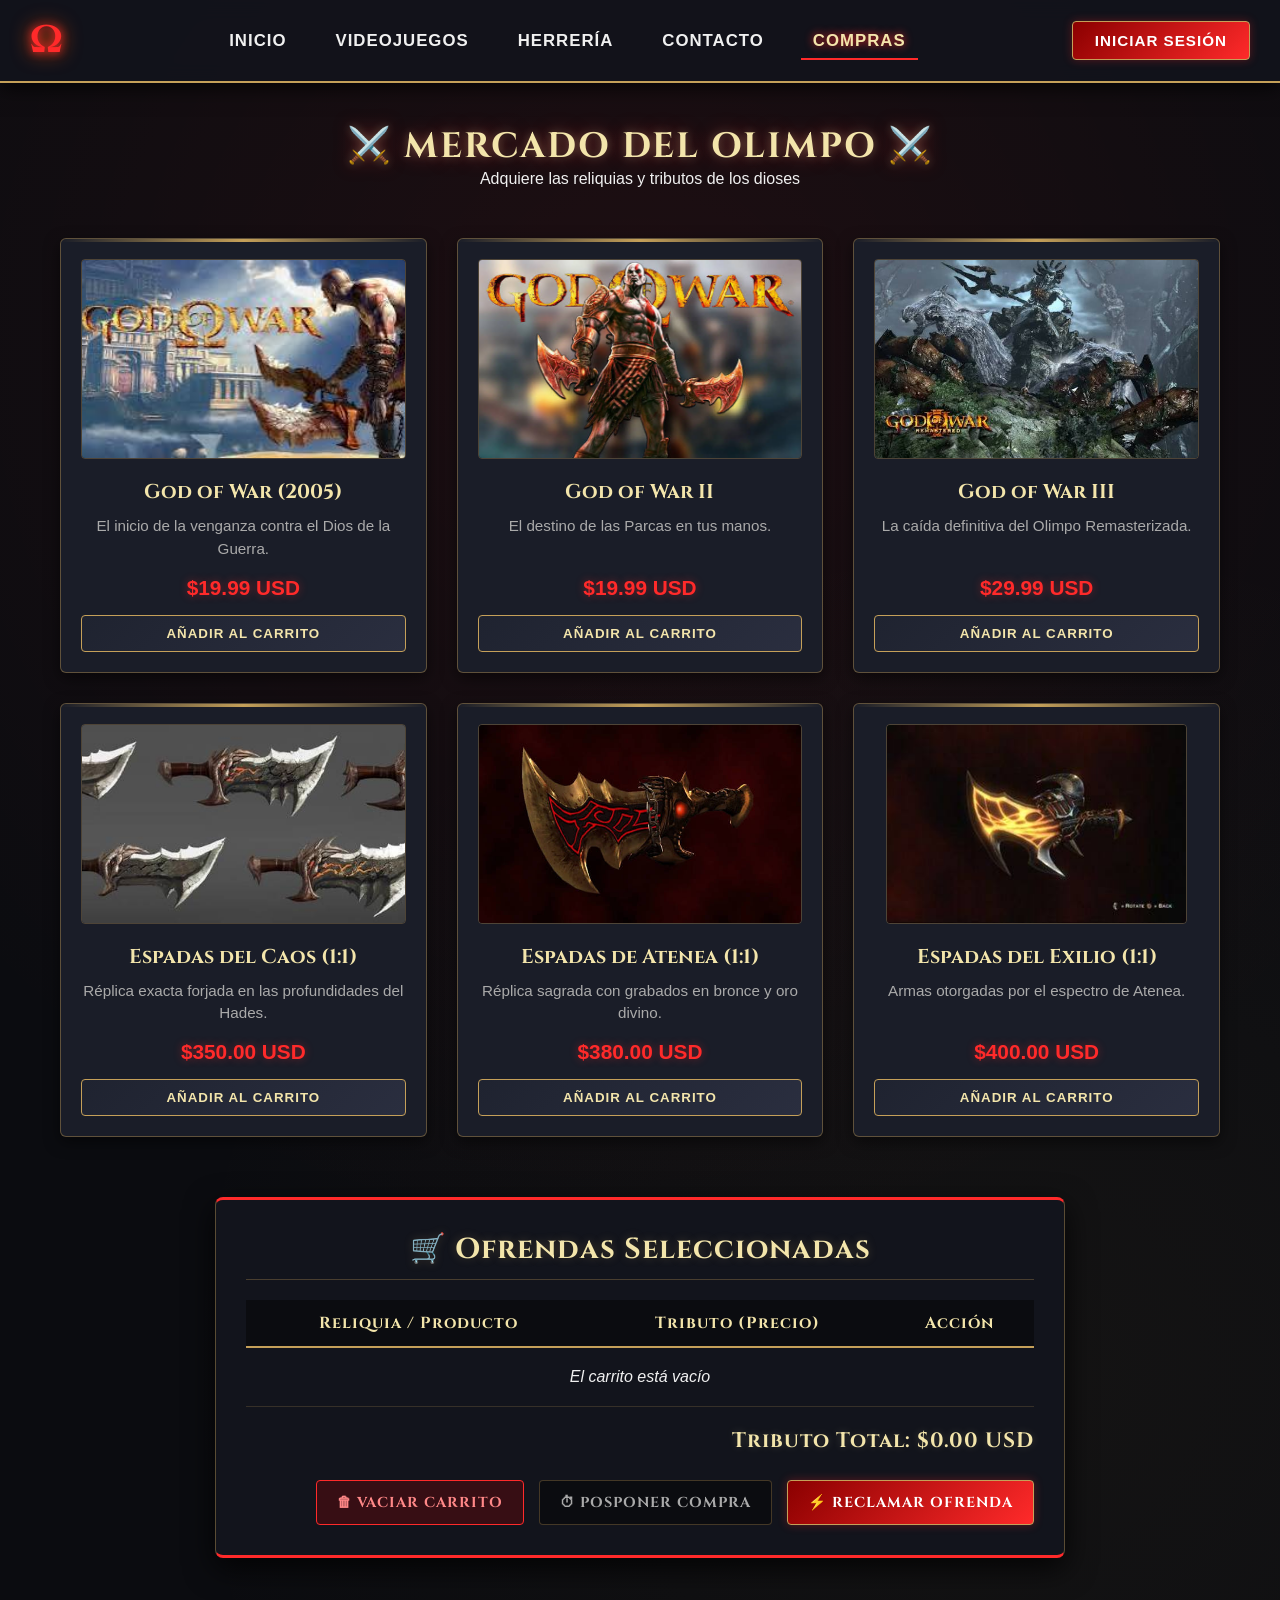
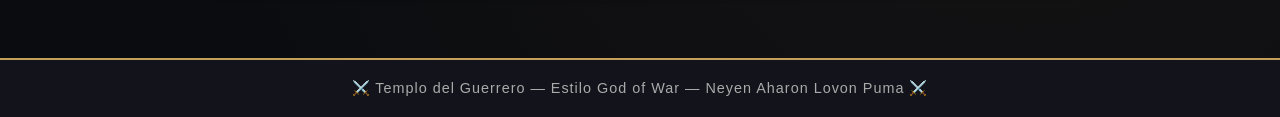
==== checkout.html @ 9c28fee6 "Primir commit" ====
<!DOCTYPE html>
<html lang="es">
<head>
    <meta charset="UTF-8">
    <meta name="viewport" content="width=device-width, initial-scale=1.0">
    <title>God of War - Finalizar Ofrenda</title>
    <link rel="stylesheet" href="estilos.css">
    <link href="https://fonts.googleapis.com/css2?family=Cinzel:wght@600;800;900&family=Montserrat:wght@400;600&display=swap" rel="stylesheet">
</head>
<body class="estilo-griego">

    <nav class="barra-navegacion">
        <div class="logo-omega">Ω</div>
        <ul class="enlaces-nav">
            <li><a href="index.html">Inicio</a></li>
            <li><a href="videojuegos.html">Videojuegos</a></li>
            <li><a href="herreria.html">Herrería</a></li>
            <li><a href="contacto.html">Contacto</a></li>
            <li><a href="compras.html">Compras</a></li>
        </ul>
        <a href="login.html" class="btn-inicio-sesion">Iniciar Sesión</a>
    </nav>

    <header class="cabecera-griega">
        <h1>⚔️ TRIBUTO Y RITO DE PAGO ⚔️</h1>
        <p class="subtitulo-griego">Ingresa tus datos para sellar el pacto con los dioses</p>
    </header>

    <main class="contenedor-principal">
        <section class="contenedor-checkout panel-griego">
            <h2 class="titulo-seccion-griega">📜 Resumen del Pacto</h2>
            
            <div class="resumen-pedido-griego">
                <ul id="items-checkout" class="lista-items-griega"></ul>
                <div class="separador-dorado"></div>
                <div class="total-checkout-contenedor">
                    Total del Tributo: $<span id="total-checkout">0.00</span> USD
                </div>
            </div>

            <form onsubmit="completarOrden(event)" class="formulario-griego">
                <h3 class="subtitulo-formulario">🏛️ Información del Espartano</h3>
                
                <div class="grupo-form">
                    <label for="nombre-pago">Nombre Completo:</label>
                    <input type="text" id="nombre-pago" required placeholder="Ej: Kratos de Esparta">
                </div>

                <div class="grupo-form">
                    <label for="direccion">Dirección del Enclave / Envío:</label>
                    <input type="text" id="direccion" required placeholder="Reino, Ciudad, Calle">
                </div>

                <div class="grupo-form">
                    <label for="metodo">Método de Ofrenda:</label>
                    <select id="metodo" required>
                        <option value="tarjeta">Tarjeta de Crédito / Débito</option>
                        <option value="paypal">PayPal</option>
                        <option value="transferencia">Transferencia Bancaria Divina</option>
                    </select>
                </div>

                <div class="grupo-form">
                    <label for="numero-tarjeta">Número de Tarjeta / Cripta:</label>
                    <input type="text" id="numero-tarjeta" required placeholder="•••• •••• •••• ••••">
                </div>

                <div class="acciones-checkout">
                    <button type="button" onclick="cancelarPago()" class="btn-cancelar-compra">
                        ✖ Cancelar Pacto
                    </button>
                    <button type="submit" class="btn-proceder-pago btn-confirmar-pago">
                        ⚡ Confirmar y Pagar
                    </button>
                </div>
            </form>
        </section>
    </main>

    <footer class="footer-griego">
        <p>⚔️ Templo del Guerrero — Estilo God of War — Neyen Aharon Lovon Puma ⚔️</p>
    </footer>

    <script>
        const carrito = JSON.parse(localStorage.getItem('carritoGOW')) || [];
        const lista = document.getElementById('items-checkout');
        let total = 0;

        if (carrito.length === 0) {
            alert('No hay reliquias en el carrito.');
            window.location.href = 'compras.html';
        }

        carrito.forEach(prod => {
            total += prod.precio;
            const li = document.createElement('li');
            li.className = 'item-resumen';
            li.innerHTML = `<span>${prod.nombre}</span><span class="texto-oro">$${prod.precio.toFixed(2)}</span>`;
            lista.appendChild(li);
        });

        document.getElementById('total-checkout').innerText = total.toFixed(2);

        function cancelarPago() {
            if (confirm('¿Deseas cancelar el proceso de pago y regresar al catálogo de compras?')) {
                window.location.href = 'compras.html';
            }
        }

        function completarOrden(e) {
            e.preventDefault();
            alert('¡El tributo ha sido aceptado por los dioses! Tu pedido ha sido procesado con éxito.');
            localStorage.removeItem('carritoGOW');
            window.location.href = 'index.html';
        }
    </script>
</body>
</html>
---- estilos.css ----
/* =========================================================
   VARIABLES GLOBALES & TEMA GRIEGO NEÓN
   ========================================================= */
:root {
    --bg-principal: #0b0c10;
    --bg-secundario: #12141c;
    --bg-tarjeta: #1a1d28;
    --bronce-griego: #c5a059;
    --oro-brillante: #f3e5ab;
    --rojo-espartano: #ff2a2a;
    --neon-fuego: #ff5500;
    --texto-claro: #f0f0f0;
    --texto-apagado: #aaa;
    --borde-griego: 1px solid rgba(197, 160, 89, 0.4);
    --sombra-neon: 0 0 15px rgba(255, 42, 42, 0.4), 0 0 30px rgba(255, 85, 0, 0.2);
    --fuente-titulo: 'Cinzel', 'Times New Roman', serif;
}

* {
    margin: 0;
    padding: 0;
    box-sizing: border-box;
}

body {
    background-color: var(--bg-principal);
    background-image: 
        radial-gradient(circle at 50% 20%, rgba(255, 42, 42, 0.08) 0%, transparent 60%),
        radial-gradient(circle at 80% 80%, rgba(197, 160, 89, 0.05) 0%, transparent 50%);
    color: var(--texto-claro);
    font-family: 'Segoe UI', Tahoma, Geneva, Verdana, sans-serif;
    min-height: 100vh;
    display: flex;
    flex-direction: column;
    align-items: center;
}

/* =========================================================
   BARRA DE NAVEGACIÓN (Templo Espartano)
   ========================================================= */
.barra-navegacion {
    width: 100%;
    max-width: 1300px;
    display: flex;
    justify-content: space-between;
    align-items: center;
    padding: 15px 30px;
    background: rgba(18, 20, 28, 0.95);
    border-bottom: 2px solid var(--bronce-griego);
    box-shadow: 0 4px 20px rgba(0, 0, 0, 0.8);
    position: sticky;
    top: 0;
    z-index: 1000;
    backdrop-filter: blur(10px);
}

.logo-omega {
    font-size: 2.4rem;
    font-weight: bold;
    color: var(--rojo-espartano);
    text-shadow: 0 0 10px var(--rojo-espartano), 0 0 20px var(--neon-fuego);
    font-family: var(--fuente-titulo);
    cursor: pointer;
    transition: transform 0.3s ease;
}

.logo-omega:hover {
    transform: scale(1.15) rotate(5deg);
}

.enlaces-nav {
    display: flex;
    list-style: none;
    gap: 25px;
    align-items: center;
}

.enlaces-nav a {
    color: var(--texto-claro);
    text-decoration: none;
    font-size: 1.05rem;
    font-weight: 600;
    letter-spacing: 1px;
    text-transform: uppercase;
    padding: 8px 12px;
    transition: all 0.3s ease;
    border-bottom: 2px solid transparent;
}

.enlaces-nav a:hover,
.enlaces-nav a.activo {
    color: var(--oro-brillante);
    border-bottom: 2px solid var(--rojo-espartano);
    text-shadow: 0 0 8px var(--rojo-espartano);
}

/* Botón de Inicio de Sesión */
.btn-inicio-sesion {
    background: linear-gradient(135deg, #8b0000, var(--rojo-espartano));
    color: #fff;
    border: 1px solid var(--bronce-griego);
    padding: 10px 22px;
    font-size: 0.95rem;
    font-weight: bold;
    text-transform: uppercase;
    letter-spacing: 1px;
    cursor: pointer;
    border-radius: 4px;
    box-shadow: 0 0 10px rgba(255, 42, 42, 0.3);
    transition: all 0.3s ease;
    text-decoration: none;
    display: inline-block;
    text-align: center;
}

.btn-inicio-sesion:hover {
    background: linear-gradient(135deg, var(--rojo-espartano), var(--neon-fuego));
    box-shadow: var(--sombra-neon);
    transform: translateY(-2px);
}

/* =========================================================
   ENCABEZADOS
   ========================================================= */
header {
    width: 100%;
    text-align: center;
    padding: 40px 20px 20px 20px;
}

header h1 {
    font-family: var(--fuente-titulo);
    font-size: 2.2rem;
    color: var(--oro-brillante);
    text-transform: uppercase;
    letter-spacing: 2px;
    text-shadow: 0 0 10px rgba(243, 229, 171, 0.3), 0 0 20px rgba(255, 42, 42, 0.4);
}

/* =========================================================
   CONTENEDOR PRINCIPAL
   ========================================================= */
main {
    width: 100%;
    max-width: 1200px;
    display: flex;
    flex-direction: column;
    align-items: center;
    justify-content: center;
    padding: 20px;
    flex: 1;
}

/* =========================================================
   SECCIÓN RETO 1 (INDEX)
   ========================================================= */
.reto1 {
    width: 100%;
    display: flex;
    justify-content: center;
    margin-bottom: 40px;
}

.caja {
    background: var(--bg-secundario);
    border: var(--borde-griego);
    border-top: 3px solid var(--rojo-espartano);
    border-bottom: 3px solid var(--rojo-espartano);
    padding: 35px;
    border-radius: 8px;
    text-align: center;
    max-width: 650px;
    box-shadow: 0 10px 30px rgba(0,0,0,0.7);
    transition: transform 0.3s ease, box-shadow 0.3s ease;
}

.caja:hover {
    transform: translateY(-5px);
    box-shadow: var(--sombra-neon);
}

.img-centrada {
    width: 160px;
    height: 160px;
    object-fit: contain;
    margin: 0 auto 20px auto;
    display: block;
    filter: drop-shadow(0 0 12px var(--rojo-espartano));
}

.caja h2 {
    color: var(--oro-brillante);
    font-family: var(--fuente-titulo);
    margin-bottom: 12px;
    font-size: 1.6rem;
    letter-spacing: 1px;
}

.caja p {
    color: var(--texto-apagado);
    line-height: 1.6;
    font-size: 1.05rem;
}

/* =========================================================
   CONTENEDORES & TARJETAS (GRIDS CENTRADAS)
   ========================================================= */
.contenedor, .catalogo-grid {
    width: 100%;
    display: grid;
    grid-template-columns: repeat(auto-fit, minmax(290px, 1fr));
    gap: 30px;
    justify-content: center;
    align-items: stretch;
    padding: 10px 0 40px 0;
}

.tarjeta, .card {
    background: var(--bg-tarjeta);
    border: var(--borde-griego);
    border-radius: 6px;
    padding: 20px;
    display: flex;
    flex-direction: column;
    align-items: center;
    text-align: center;
    justify-content: space-between;
    box-shadow: 0 5px 15px rgba(0,0,0,0.5);
    transition: all 0.3s ease;
    position: relative;
    overflow: hidden;
}

.tarjeta::before, .card::before {
    content: '';
    position: absolute;
    top: 0;
    left: 0;
    width: 100%;
    height: 3px;
    background: linear-gradient(90deg, transparent, var(--bronce-griego), transparent);
}

.tarjeta:hover, .card:hover {
    transform: translateY(-8px);
    border-color: var(--bronce-griego);
    box-shadow: 0 8px 25px rgba(255, 42, 42, 0.25);
}

.img-tarjeta, .img-card {
    width: 100%;
    height: 200px;
    object-fit: cover;
    border-radius: 4px;
    border: 1px solid rgba(197, 160, 89, 0.3);
    margin-bottom: 15px;
}

.tarjeta h2, .card h2 {
    color: var(--oro-brillante);
    font-family: var(--fuente-titulo);
    font-size: 1.25rem;
    margin-bottom: 10px;
}

.tarjeta p, .card p {
    color: var(--texto-apagado);
    font-size: 0.95rem;
    line-height: 1.5;
    margin-bottom: 15px;
    flex-grow: 1;
}

.precio {
    font-size: 1.3rem;
    font-weight: bold;
    color: var(--rojo-espartano);
    text-shadow: 0 0 8px rgba(255, 42, 42, 0.4);
    margin-bottom: 15px;
}

.btn-comprar {
    background: linear-gradient(135deg, #1f2330, #2a2e3f);
    color: var(--oro-brillante);
    border: 1px solid var(--bronce-griego);
    padding: 10px 18px;
    font-weight: bold;
    cursor: pointer;
    border-radius: 4px;
    width: 100%;
    transition: all 0.3s ease;
    text-transform: uppercase;
    letter-spacing: 1px;
}

.btn-comprar:hover {
    background: linear-gradient(135deg, #8b0000, var(--rojo-espartano));
    color: #fff;
    box-shadow: var(--sombra-neon);
}

/* =========================================================
   TÍTULOS DE SECCIÓN DE LA HERRERÍA
   ========================================================= */
.titulo-seccion {
    color: var(--oro-brillante);
    font-family: var(--fuente-titulo);
    text-align: center;
    width: 100%;
    margin: 50px 0 25px 0;
    padding-bottom: 10px;
    border-bottom: 2px solid var(--bronce-griego);
    text-transform: uppercase;
    letter-spacing: 1px;
    text-shadow: 0 0 10px rgba(197, 160, 89, 0.3);
}

/* =========================================================
   FORMULARIO DE CONTACTO & LOGIN CENTRADOS
   ========================================================= */
.form-contacto, .contenedor-login {
    background: var(--bg-secundario);
    border: var(--borde-griego);
    border-radius: 8px;
    padding: 40px;
    width: 100%;
    max-width: 550px;
    box-shadow: 0 10px 30px rgba(0,0,0,0.8);
    margin: 20px auto;
}

.grupo-form {
    display: flex;
    flex-direction: column;
    margin-bottom: 20px;
    text-align: left;
}

.grupo-form label {
    color: var(--oro-brillante);
    margin-bottom: 8px;
    font-weight: 600;
    letter-spacing: 0.5px;
}

.grupo-form input,
.grupo-form select,
.grupo-form textarea {
    background: var(--bg-principal);
    border: 1px solid rgba(197, 160, 89, 0.4);
    color: var(--texto-claro);
    padding: 12px 15px;
    border-radius: 4px;
    font-size: 1rem;
    outline: none;
    transition: all 0.3s ease;
}

.grupo-form input:focus,
.grupo-form select:focus,
.grupo-form textarea:focus {
    border-color: var(--rojo-espartano);
    box-shadow: 0 0 10px rgba(255, 42, 42, 0.4);
}

.grupo-form textarea {
    resize: vertical;
    min-height: 120px;
}

/* =========================================================
   PIE DE PÁGINA (FOOTER)
   ========================================================= */
footer {
    width: 100%;
    background: rgba(18, 20, 28, 0.95);
    border-top: 2px solid var(--bronce-griego);
    text-align: center;
    padding: 20px;
    margin-top: 40px;
}

footer p {
    color: var(--texto-apagado);
    font-size: 0.9rem;
    letter-spacing: 1px;
}
/* =========================================================
   SECCIÓN CARRITO & CHECKOUT (PANEL GRIEGO Y TABLAS)
   ========================================================= */

/* Contenedor principal del carrito y checkout */
.seccion-carrito,
.panel-griego,
.contenedor-checkout {
    background: var(--bg-secundario);
    border: var(--borde-griego);
    border-top: 3px solid var(--rojo-espartano);
    border-bottom: 3px solid var(--rojo-espartano);
    border-radius: 8px;
    padding: 30px;
    width: 100%;
    max-width: 850px;
    margin: 20px auto 40px auto;
    box-shadow: 0 10px 30px rgba(0, 0, 0, 0.8);
}

.titulo-carrito,
.titulo-seccion-griega {
    color: var(--oro-brillante);
    font-family: var(--fuente-titulo);
    text-align: center;
    font-size: 1.8rem;
    margin-bottom: 20px;
    padding-bottom: 10px;
    border-bottom: 1px solid rgba(197, 160, 89, 0.3);
    letter-spacing: 1px;
    text-shadow: 0 0 10px rgba(197, 160, 89, 0.3);
}

.subtitulo-formulario {
    color: var(--rojo-espartano);
    font-family: var(--fuente-titulo);
    font-size: 1.3rem;
    margin: 25px 0 15px 0;
    padding-bottom: 5px;
    border-bottom: 1px dashed rgba(197, 160, 89, 0.3);
}

/* Tabla del Carrito */
.tabla-carrito {
    width: 100%;
    border-collapse: collapse;
    margin-top: 15px;
}

.tabla-carrito th {
    background-color: var(--bg-principal);
    color: var(--oro-brillante);
    font-family: var(--fuente-titulo);
    padding: 12px 15px;
    border-bottom: 2px solid var(--bronce-griego);
    text-align: center;
    letter-spacing: 1px;
}

.tabla-carrito td {
    padding: 12px 15px;
    border-bottom: 1px solid rgba(197, 160, 89, 0.2);
    text-align: center;
    color: var(--texto-claro);
}

.carrito-vacio {
    color: var(--texto-apagado);
    font-style: italic;
    padding: 20px !important;
}

.texto-oro {
    color: var(--oro-brillante);
    font-weight: bold;
}

/* Totales */
.total-contenedor,
.total-checkout-contenedor {
    text-align: right;
    margin-top: 20px;
    font-size: 1.3rem;
    color: var(--oro-brillante);
    font-family: var(--fuente-titulo);
    letter-spacing: 1px;
    text-shadow: 0 0 8px rgba(243, 229, 171, 0.2);
}

/* Resumen del Checkout */
.resumen-pedido-griego {
    background: var(--bg-principal);
    border: var(--borde-griego);
    border-radius: 6px;
    padding: 20px;
    margin-bottom: 25px;
}

.lista-items-griega {
    list-style: none;
    padding: 0;
    margin: 0;
}

.item-resumen {
    display: flex;
    justify-content: space-between;
    padding: 10px 0;
    border-bottom: 1px solid rgba(255, 255, 255, 0.05);
    font-size: 1rem;
}

.separador-dorado {
    height: 1px;
    background: linear-gradient(90deg, transparent, var(--bronce-griego), transparent);
    margin: 15px 0;
}

/* Botones de Acción del Carrito y Checkout */
.acciones-carrito,
.acciones-checkout {
    display: flex;
    justify-content: flex-end;
    gap: 15px;
    margin-top: 25px;
    flex-wrap: wrap;
}

.acciones-checkout button {
    flex: 1;
}

.btn-cancelar-compra,
.btn-posponer-compra,
.btn-proceder-pago,
.btn-eliminar {
    font-family: var(--fuente-titulo);
    padding: 12px 20px;
    font-size: 0.9rem;
    font-weight: bold;
    letter-spacing: 1px;
    cursor: pointer;
    border-radius: 4px;
    transition: all 0.3s ease;
    text-transform: uppercase;
}

/* Botón Eliminar / Descartar (Tabla) */
.btn-eliminar {
    background: transparent;
    color: var(--rojo-espartano);
    border: 1px solid var(--rojo-espartano);
    padding: 6px 12px;
}

.btn-eliminar:hover {
    background: var(--rojo-espartano);
    color: #fff;
    box-shadow: 0 0 10px rgba(255, 42, 42, 0.4);
}

/* Botón Vaciar / Cancelar */
.btn-cancelar-compra {
    background: rgba(139, 0, 0, 0.3);
    color: #ff8888;
    border: 1px solid var(--rojo-espartano);
}

.btn-cancelar-compra:hover {
    background: var(--rojo-espartano);
    color: #fff;
    box-shadow: 0 0 12px rgba(255, 42, 42, 0.5);
}

/* Botón Posponer */
.btn-posponer-compra {
    background: var(--bg-principal);
    color: var(--texto-apagado);
    border: 1px solid rgba(197, 160, 89, 0.3);
}

.btn-posponer-compra:hover {
    color: var(--texto-claro);
    border-color: var(--bronce-griego);
}

/* Botón Proceder / Confirmar Pago */
.btn-proceder-pago,
.btn-confirmar-pago {
    background: linear-gradient(135deg, #8b0000, var(--rojo-espartano));
    color: #fff;
    border: 1px solid var(--bronce-griego);
    box-shadow: 0 0 10px rgba(255, 42, 42, 0.3);
}

.btn-proceder-pago:hover,
.btn-confirmar-pago:hover {
    background: linear-gradient(135deg, var(--rojo-espartano), var(--neon-fuego));
    box-shadow: var(--sombra-neon);
    transform: translateY(-2px);
}
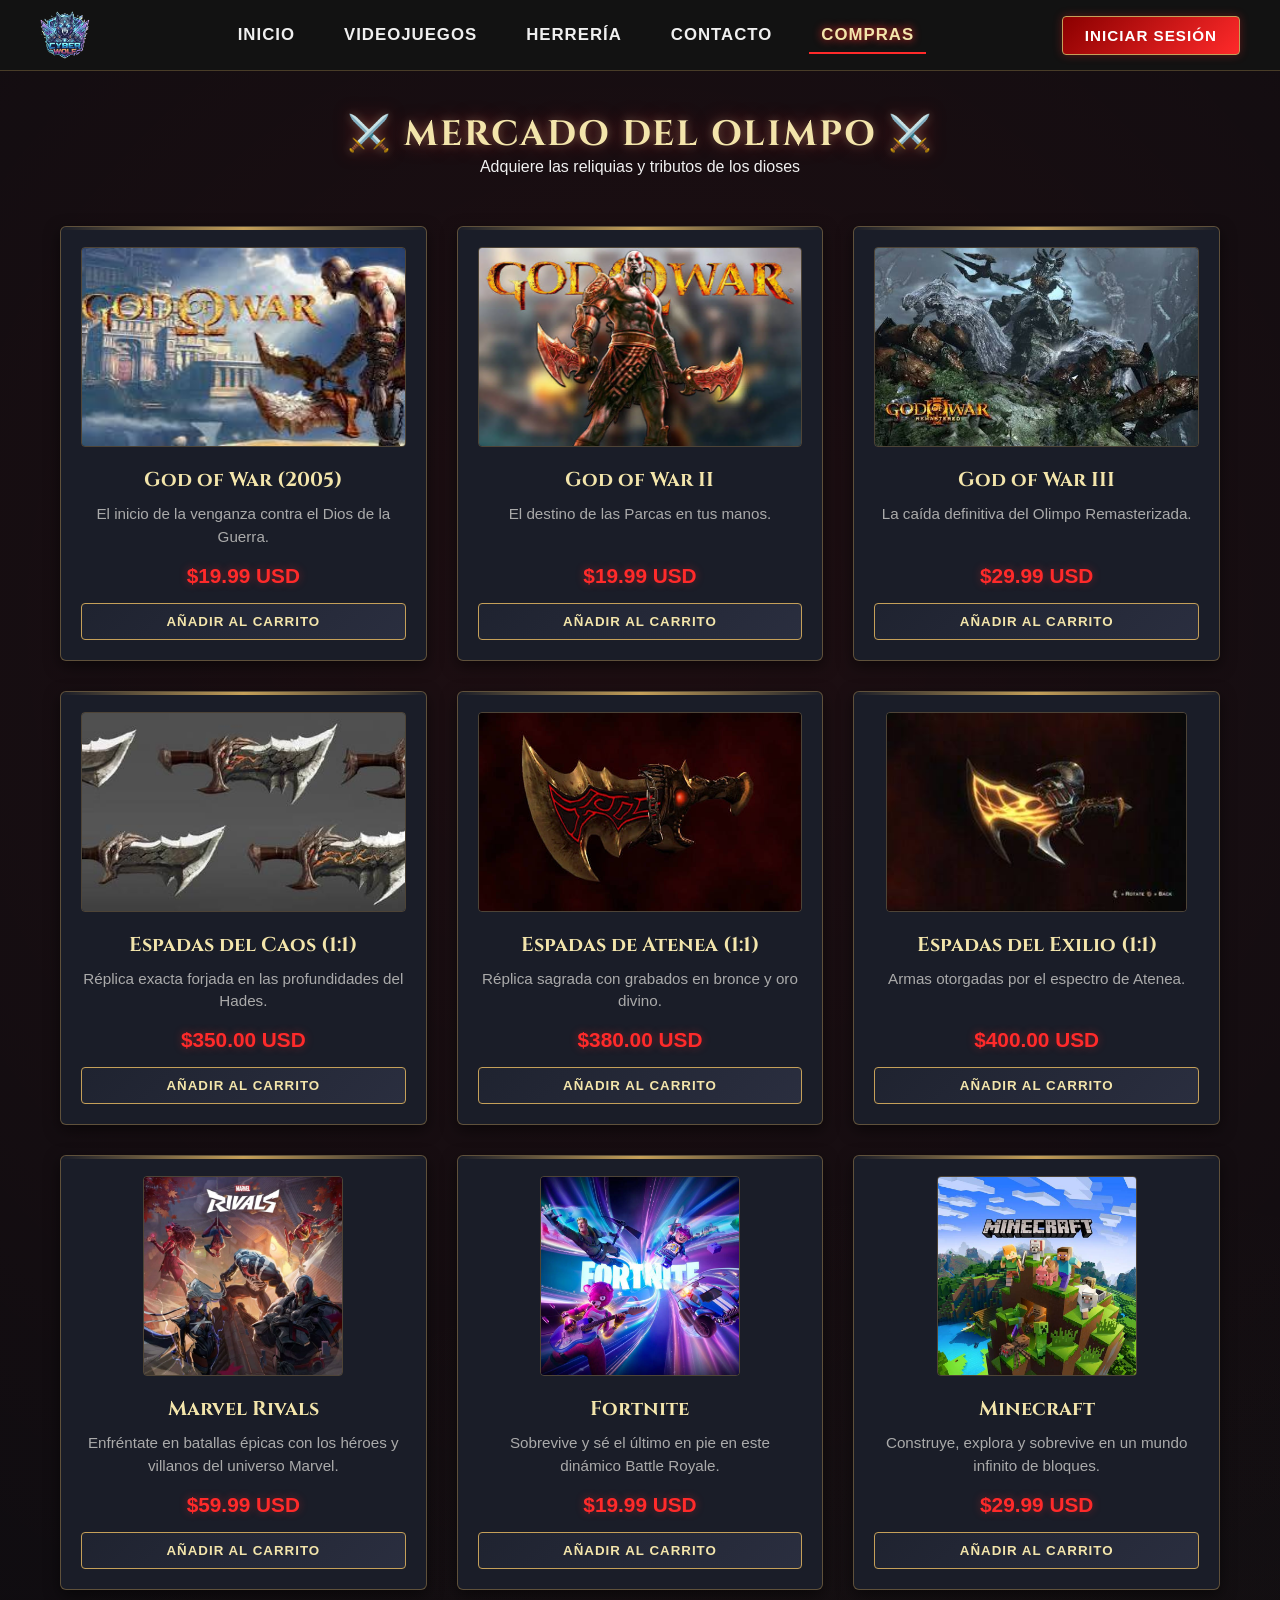
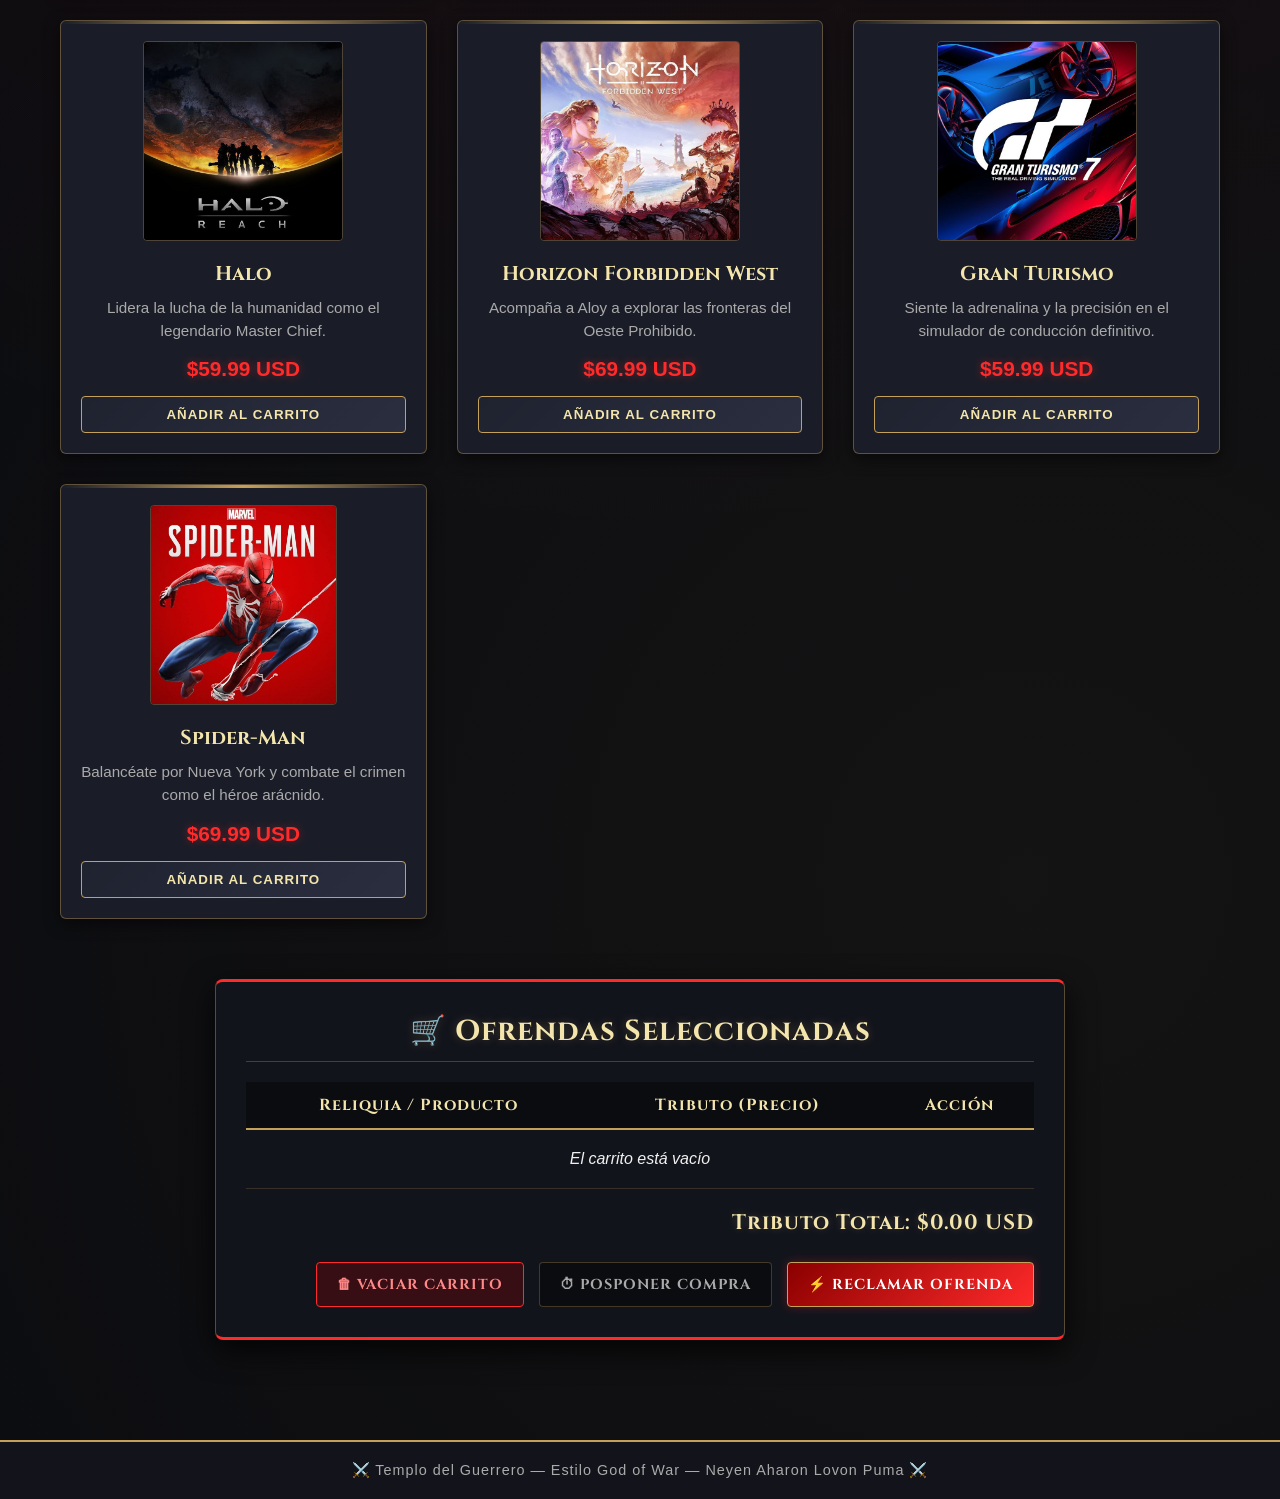
==== commit dad2ddee: "novo" ====
--- a/checkout.html
+++ b/checkout.html
@@ -10,7 +10,9 @@
 <body class="estilo-griego">
 
     <nav class="barra-navegacion">
-        <div class="logo-omega">Ω</div>
+        <a href="index.html" class="logo-contenedor">
+            <img src="ima/logo.png" alt="Cyber Wolf Logo" class="logo-img">
+        </a>
         <ul class="enlaces-nav">
             <li><a href="index.html">Inicio</a></li>
             <li><a href="videojuegos.html">Videojuegos</a></li>
--- a/estilos.css
+++ b/estilos.css
@@ -32,40 +32,41 @@
     min-height: 100vh;
     display: flex;
     flex-direction: column;
-    align-items: center;
+    width: 100%; /* Forzar ancho completo */
 }
 
 /* =========================================================
    BARRA DE NAVEGACIÓN (Templo Espartano)
    ========================================================= */
 .barra-navegacion {
-    width: 100%;
-    max-width: 1300px;
+    width: 100%; /* Abarca toda la pantalla */
     display: flex;
     justify-content: space-between;
     align-items: center;
-    padding: 15px 30px;
-    background: rgba(18, 20, 28, 0.95);
-    border-bottom: 2px solid var(--bronce-griego);
-    box-shadow: 0 4px 20px rgba(0, 0, 0, 0.8);
-    position: sticky;
-    top: 0;
-    z-index: 1000;
-    backdrop-filter: blur(10px);
-}
-
-.logo-omega {
-    font-size: 2.4rem;
-    font-weight: bold;
-    color: var(--rojo-espartano);
-    text-shadow: 0 0 10px var(--rojo-espartano), 0 0 20px var(--neon-fuego);
-    font-family: var(--fuente-titulo);
-    cursor: pointer;
+    padding: 10px 40px;
+    background-color: #121212;
+    border-bottom: 1px solid rgba(197, 160, 89, 0.3);
+}
+
+/* Contenedor del Logo */
+.logo-contenedor {
+    display: flex;
+    align-items: center;
+    text-decoration: none;
+    width: auto;
+}
+
+/* Control de tamaño de la imagen del logo */
+.logo-img {
+    height: 50px;
+    width: 50px; /* Dimensiones 1:1 estrictamente cuadradas */
+    object-fit: contain;
+    mix-blend-mode: screen; /* REMUEVE EL FONDO BLANCO automáticamente */
     transition: transform 0.3s ease;
 }
 
-.logo-omega:hover {
-    transform: scale(1.15) rotate(5deg);
+.logo-img:hover {
+    transform: scale(1.05);
 }
 
 .enlaces-nav {
@@ -143,6 +144,7 @@
 main {
     width: 100%;
     max-width: 1200px;
+    margin: 0 auto; /* Centra el contenido del cuerpo sin encoger la nav */
     display: flex;
     flex-direction: column;
     align-items: center;
@@ -385,11 +387,10 @@
     font-size: 0.9rem;
     letter-spacing: 1px;
 }
+
 /* =========================================================
    SECCIÓN CARRITO & CHECKOUT (PANEL GRIEGO Y TABLAS)
    ========================================================= */
-
-/* Contenedor principal del carrito y checkout */
 .seccion-carrito,
 .panel-griego,
 .contenedor-checkout {
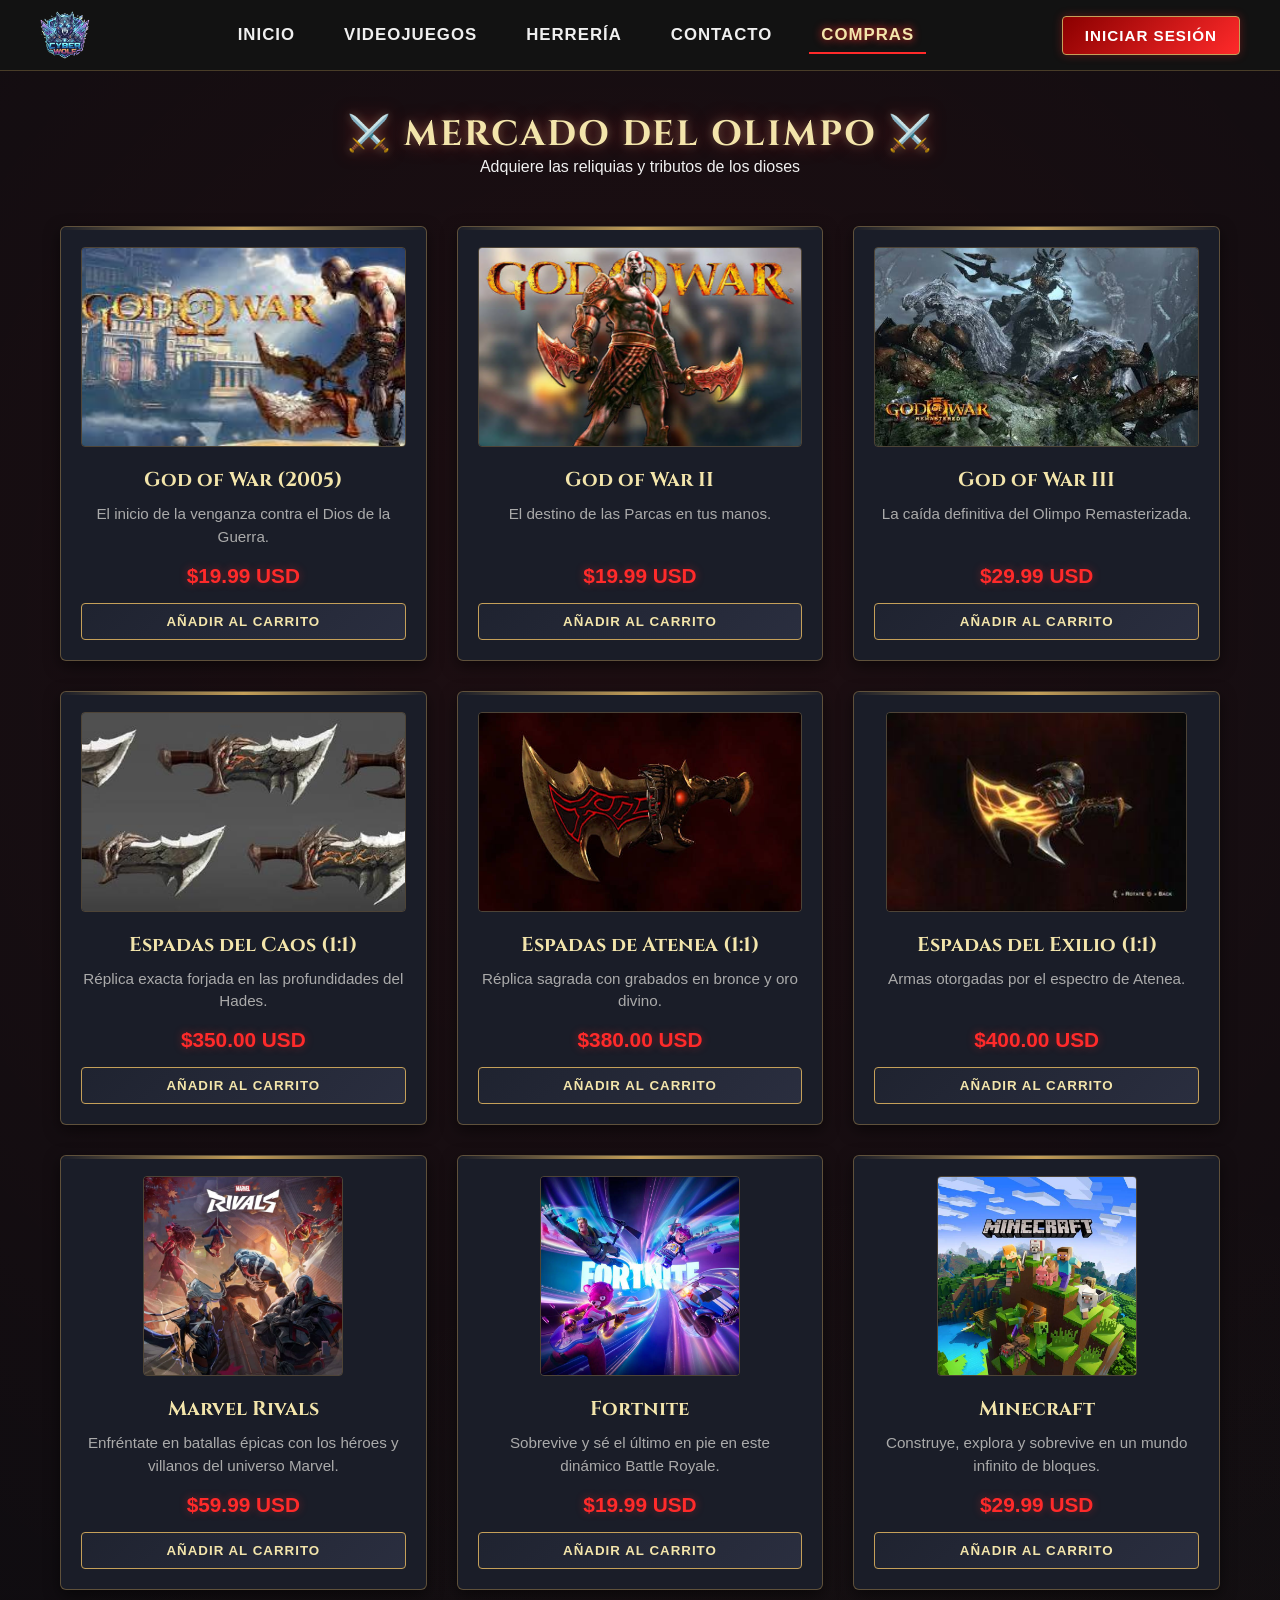
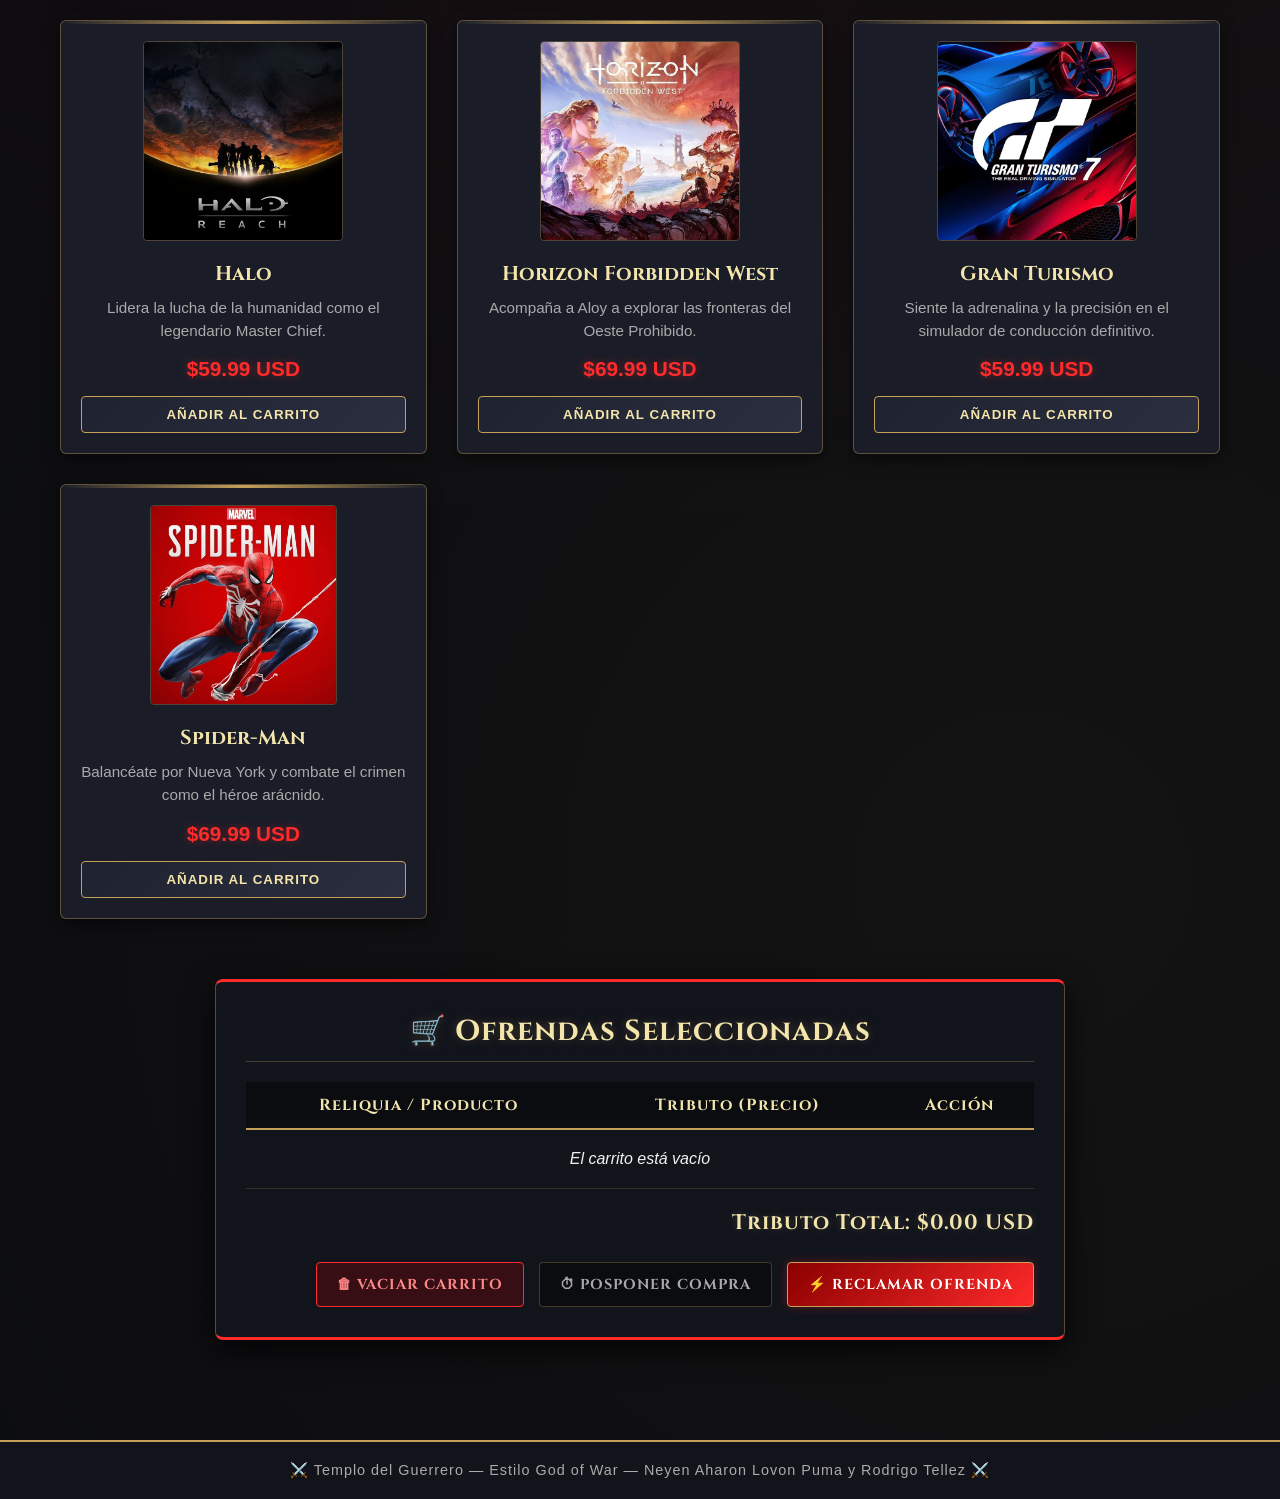
==== commit c84c60aa: "daigon" ====
--- a/checkout.html
+++ b/checkout.html
@@ -80,7 +80,7 @@
     </main>
 
     <footer class="footer-griego">
-        <p>⚔️ Templo del Guerrero — Estilo God of War — Neyen Aharon Lovon Puma ⚔️</p>
+        <p>⚔️ Templo del Guerrero — Estilo God of War — Neyen Aharon Lovon Puma y Rodrigo Tellez ⚔️</p>
     </footer>
 
     <script>
@@ -116,5 +116,13 @@
             window.location.href = 'index.html';
         }
     </script>
+            <!-- MÚSICA DE FONDO EN BUCLE (Añadir en todas las páginas justo antes de </body>) -->
+        <div class="reproductor-musica">
+            <iframe 
+                src="https://www.youtube.com/embed/R1GgwghgCNw?autoplay=1&loop=1&playlist=R1GgwghgCNw" 
+                allow="autoplay" 
+                style="display:none;">
+            </iframe>
+        </div>
 </body>
 </html>
--- a/estilos.css
+++ b/estilos.css
@@ -203,6 +203,38 @@
     line-height: 1.6;
     font-size: 1.05rem;
 }
+/* =========================================================
+   SECCIÓN DE VIDEO RESPONSIVE (TEMA GRIEGO NEÓN)
+   ========================================================= */
+.seccion-video {
+    width: 100%;
+    max-width: 850px;
+    margin: 30px auto 50px auto;
+    text-align: center;
+}
+
+.contenedor-video {
+    position: relative;
+    padding-bottom: 56.25%; /* Relación de aspecto 16:9 */
+    height: 0;
+    overflow: hidden;
+    border: var(--borde-griego);
+    border-radius: 8px;
+    box-shadow: 0 10px 30px rgba(0, 0, 0, 0.8), var(--sombra-neon);
+}
+
+.contenedor-video iframe {
+    position: absolute;
+    top: 0;
+    left: 0;
+    width: 100%;
+    height: 100%;
+    border: 0;
+}
+
+.reproductor-musica {
+    display: none;
+}
 
 /* =========================================================
    CONTENEDORES & TARJETAS (GRIDS CENTRADAS)
@@ -586,4 +618,4 @@
     background: linear-gradient(135deg, var(--rojo-espartano), var(--neon-fuego));
     box-shadow: var(--sombra-neon);
     transform: translateY(-2px);
-}+}
